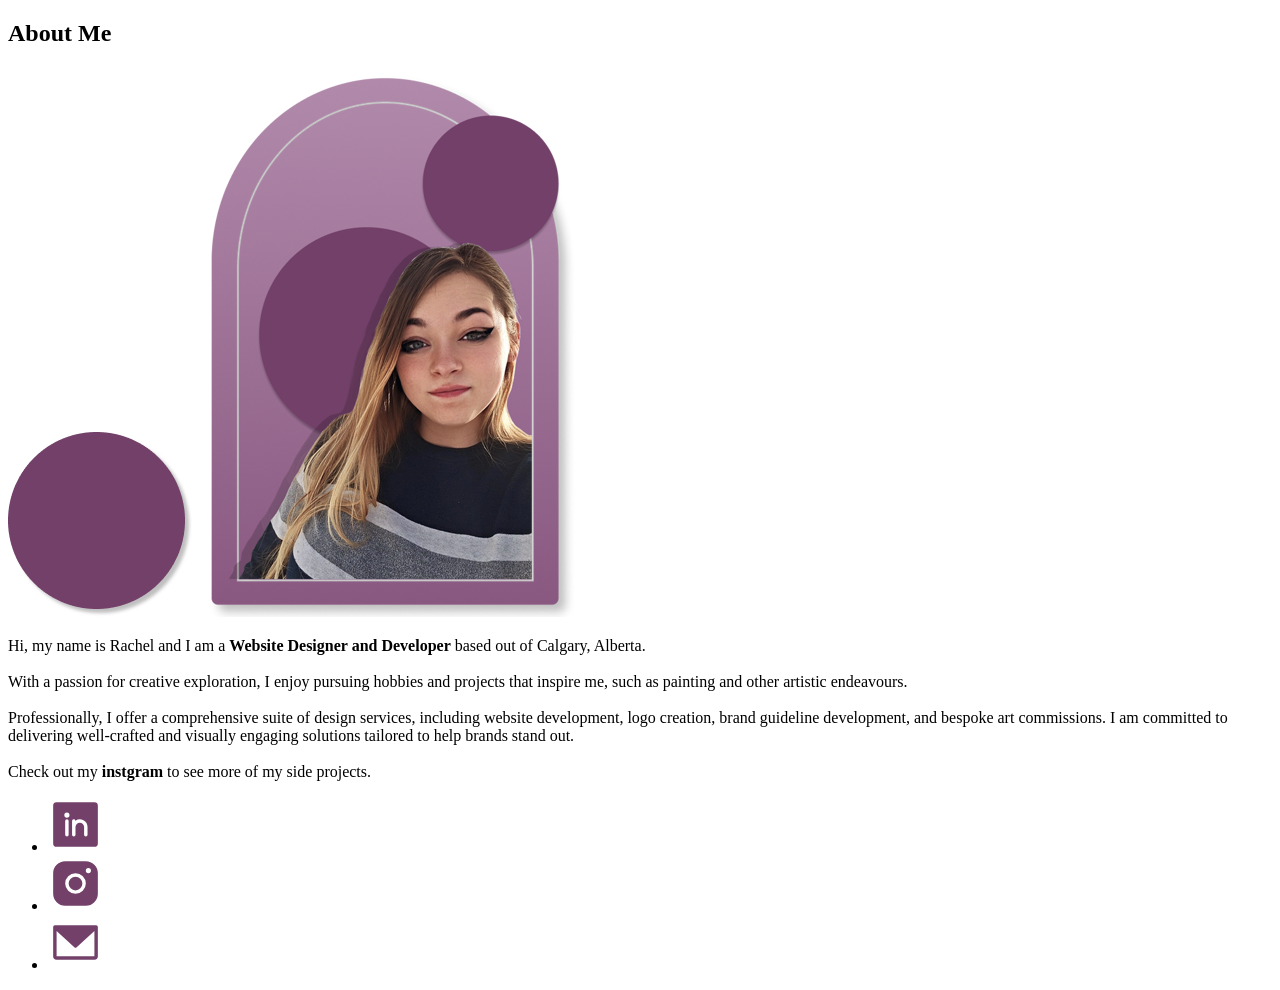
==== about.html @ d987edc6 "Includes and mobile front page Made the index page fully optimized for mobile. Added redundant code " ====
<!DOCTYPE html>
<html lang="en">
<head>
    <meta charset="UTF-8">
    <meta name="viewport" content="width=device-width, initial-scale=1.0">
  <title>Rachel Vi Design || About Me</title>
    <link rel="stylesheet" href="about.css">
<!-----------------------required---------------------->

</head>
<body>
<!----------------------Navigation bar------------------>

<!----------------------Main Content----------------------->
    <main>

        <!------------------About Me--------------------------->
        <section id="aboutMe">

            <h2 class="category">About Me</h2>

            <div id="aboutArcContainer">
            <img src="Assets/circleSolo.png" 
            alt="small purple circle"
            height="185"
            width="185" id="smallCircle">

            <img src="Assets/RachelArcMed.png" 
            alt="A photo of 'Rachel Payette', the owner of Rachel Vi Design, in a purple arch-shaped shape, with two circles above her head, mimicing the ink-splashed in the main logo"
            height="550"
            width="380">
            </div>
            <p>Hi, my name is Rachel and I am a <strong>Website Designer and Developer</strong> based out of Calgary, Alberta.
            <br>
            <br>With a passion for creative exploration, I enjoy pursuing hobbies and projects that inspire me, such as painting and other artistic endeavours. 
            
            <br>
            <br> Professionally, I offer a comprehensive suite of design services, including website development, logo creation, brand guideline development, and bespoke art commissions. I am committed to delivering well-crafted and visually engaging solutions tailored to help brands stand out.
            <br>
            <br> Check out my <strong>instgram</strong> to see more of my side projects.</p>

            <ul id="aboutLinks">
                <li><a href="https://www.linkedin.com/in/rachel-vi-payette/"target="_blank"><svg xmlns="http://www.w3.org/2000/svg" width="55" height="55" fill="#73406A" viewBox="0 0 256 256" class="icon"><path d="M216,24H40A16,16,0,0,0,24,40V216a16,16,0,0,0,16,16H216a16,16,0,0,0,16-16V40A16,16,0,0,0,216,24ZM96,176a8,8,0,0,1-16,0V112a8,8,0,0,1,16,0ZM88,96a12,12,0,1,1,12-12A12,12,0,0,1,88,96Zm96,80a8,8,0,0,1-16,0V140a20,20,0,0,0-40,0v36a8,8,0,0,1-16,0V112a8,8,0,0,1,15.79-1.78A36,36,0,0,1,184,140Z" ></path></svg></a></li>

                <li><a href="https://www.instagram.com/rachel_vi_arts/"target="_blank"><svg xmlns="http://www.w3.org/2000/svg" width="55" height="55" fill="#73406A" viewBox="0 0 256 256"class="icon"><path d="M176,24H80A56.06,56.06,0,0,0,24,80v96a56.06,56.06,0,0,0,56,56h96a56.06,56.06,0,0,0,56-56V80A56.06,56.06,0,0,0,176,24ZM128,176a48,48,0,1,1,48-48A48.05,48.05,0,0,1,128,176Zm60-96a12,12,0,1,1,12-12A12,12,0,0,1,188,80Zm-28,48a32,32,0,1,1-32-32A32,32,0,0,1,160,128Z"></path></svg></a></li>

                <li><a href="mailto:rachelvipayette@gmail.com"><svg xmlns="http://www.w3.org/2000/svg" width="55" height="55" fill="#73406A" viewBox="0 0 256 256"class="icon"><path d="M224,48H32a8,8,0,0,0-8,8V192a16,16,0,0,0,16,16H216a16,16,0,0,0,16-16V56A8,8,0,0,0,224,48Zm-8,144H40V74.19l82.59,75.71a8,8,0,0,0,10.82,0L216,74.19V192Z"></path></svg></a></li>
            </ul>

        </section>




        
        <!----------------------CTA Banner--------------------->

<!-----------------------Footer------------------------>   
 

    </footer>


</body>
</html>
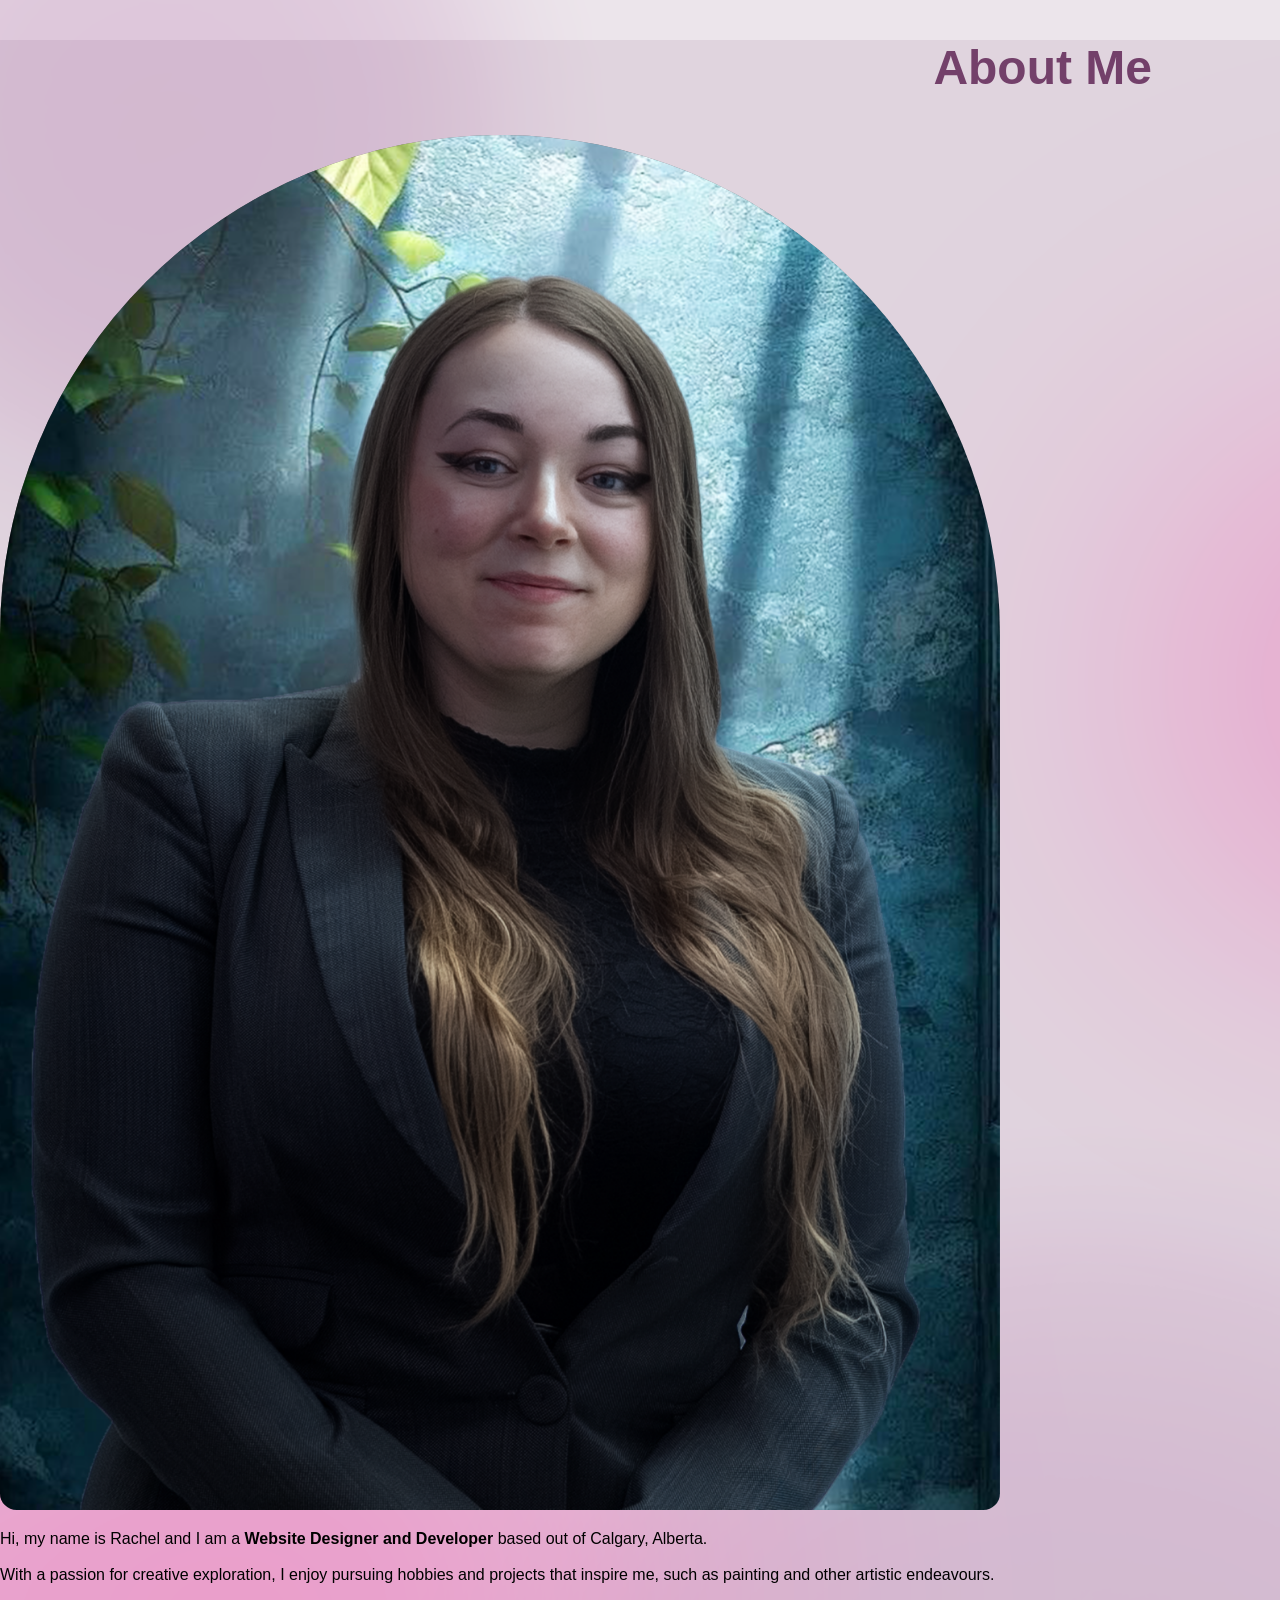
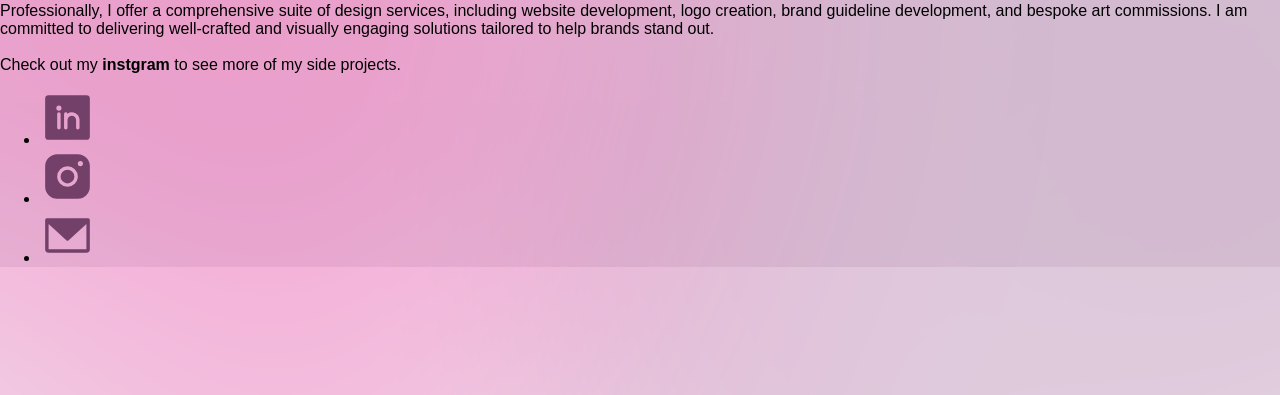
==== commit e5e5fccc: "vector, about, & DB connection table added vector and connected the db categories to the numbers." ====
--- a/about.html
+++ b/about.html
@@ -5,8 +5,24 @@
     <meta name="viewport" content="width=device-width, initial-scale=1.0">
   <title>Rachel Vi Design || About Me</title>
     <link rel="stylesheet" href="about.css">
+        <link rel="stylesheet" href="global.css">
 <!-----------------------required---------------------->
+<style>
+    #AboutArc {
+    height: auto;
+    width: 1000px;
+}
+ img {
+    width: 100%;
+    height: auto;
 
+    border-top-right-radius: 600px;
+    border-top-left-radius: 600px;
+    border-bottom-left-radius: 20px;
+    border-bottom-right-radius: 20px;
+    box-shadow: inset 6px 6px 6px rgba(0, 0, 0, 0.5);
+ }
+</style>
 </head>
 <body>
 <!----------------------Navigation bar------------------>
@@ -19,17 +35,12 @@
 
             <h2 class="category">About Me</h2>
 
-            <div id="aboutArcContainer">
-            <img src="Assets/circleSolo.png" 
-            alt="small purple circle"
-            height="185"
-            width="185" id="smallCircle">
+            <div id="AboutArc">
+                <img src="Assets/2c.png" alt="A photo of Rachel Payette of 'Rachel Vi design' in front of a dark-botanical backdrop."
+                width="1000"
+                height="1375">
+            </div>
 
-            <img src="Assets/RachelArcMed.png" 
-            alt="A photo of 'Rachel Payette', the owner of Rachel Vi Design, in a purple arch-shaped shape, with two circles above her head, mimicing the ink-splashed in the main logo"
-            height="550"
-            width="380">
-            </div>
             <p>Hi, my name is Rachel and I am a <strong>Website Designer and Developer</strong> based out of Calgary, Alberta.
             <br>
             <br>With a passion for creative exploration, I enjoy pursuing hobbies and projects that inspire me, such as painting and other artistic endeavours. 
@@ -56,9 +67,7 @@
         <!----------------------CTA Banner--------------------->
 
 <!-----------------------Footer------------------------>   
- 
 
-    </footer>
 
 
 </body>
--- a/global.css
+++ b/global.css
@@ -0,0 +1,369 @@
+@import url('https://fonts.googleapis.com/css2?family=Aboreto&family=Advent+Pro:ital,wght@0,100..900;1,100..900&family=Bellota:ital,wght@0,300;0,400;0,700;1,300;1,400;1,700&family=Cairo:wght@200..1000&family=Cinzel+Decorative:wght@400;700;900&family=Comfortaa:wght@300..700&display=swap');
+
+*{
+    box-sizing: border-box;
+}
+
+:root {
+    --ECE5EB: #ECE5EB;
+    --DDC6DA: #DDC6DA;
+    --B18AAB: #B18AAB;
+    --73406A: #73406a;
+    --785A73: #785A73;
+    --2F2F2F: #2F2F2F;
+
+    --boxShadow: 4px 4px 4px 4px rgba(46, 24, 49, 0.25);
+    --innerShadow: 4px 4px 4px 4px rgba(0, 0, 0, 0.25) inset;
+
+    --Aboreto: "Aboreto",Verdana, sans-serif;
+    --Advent: "Advent Pro", Arial, sans-serif;
+    --Bellota: "Bellota", Helvetica, sans-serif;
+    --Cairo: "Cairo", Tahoma, sans-serif;
+    --Cinzel: "Cinzel Decorative", Times, serif;
+    --Comfortaa: "Comfortaa", Verdana, sans-serif;
+
+}
+
+.wordmark {
+    font-family: var(--Aboreto);
+    font-size: 4vw;
+}
+.wordmark span{
+    font-family: var(--Cinzel);
+}
+
+.category {
+    font-family: var(--Aboreto);
+    color: var(--73406A);
+    font-size: 3rem;
+    text-align: right;
+    padding-right: 10%;
+}
+.catLeft {
+    font-family: var(--Aboreto);
+    color: var(--73406A);
+    font-size: 3rem;
+}
+
+
+.icon {
+   fill: var(--73406A); 
+   filter: drop-shadow(4px 4px 4px 4px rgba(0, 0, 0, 0.25));
+   transition: fill ease-in-out .25s;
+}
+.icon:hover {
+    fill: var(--B18AAB);
+}
+
+body {
+    background: url(Assets/BG.png);
+    background-size: cover;
+    background-position: center;
+    margin: 0;
+    padding: 0;
+}
+
+section {
+    background-color: rgba(115, 64, 106, 0.10);
+    margin-bottom: 10%;
+}
+
+section p {
+    font-family: var(--Bellota);
+}
+
+.inset {
+    background-color: rgba(115, 64, 106, 0.10);
+    box-shadow: var(--innerShadow);
+    border-radius: 10px;
+}
+
+.backButton {
+    all: unset;
+    background-color: var(--B18AAB);
+    border-radius: 5px;
+    box-shadow: 2px 2px 2px 2px rgba(0, 0, 0, 0.25);
+    transition: background-color 0.25s ease-in-out;
+}
+
+.backButton:hover {
+    background-color: var(--73406A);
+}
+
+/*------------------Nav Bar-------------------*/
+nav {
+   display: grid;
+   grid-template-columns: 1fr 1fr;
+   grid-template-rows: min-content; 
+   padding: 0 5%;
+}
+nav p{
+    grid-column: 1/2;
+    color: var(--73406A);
+}
+nav ul {
+    grid-column: 2/3;
+    list-style: none;
+    display: flex;
+    justify-content: space-evenly;
+    color: var(--73406A);
+    font-family: var(--Cairo);
+    margin: 0;
+    padding: 0;
+}
+
+nav ul li {
+    align-content: center;
+    font-size: 1.5rem;
+}
+
+nav ul li a{
+    color: var(--73406A);
+    transition: color ease-in-out .25s;
+}
+nav ul li a:hover {
+    color: var(--B18AAB);
+}
+
+nav svg {
+    display: none;
+}
+/*--------------------------CTA Banner--------------------*/
+.ctaBanner {
+    background-image: linear-gradient(to right, #92638B, #B18AAB, #DDC6DA);
+    display: grid;
+    grid-template-columns: 2fr 1fr;
+    grid-template-rows: auto;
+    margin: 0;
+    padding: 0;
+}
+.ctaBanner a {
+    text-decoration: none;
+    justify-self: center;
+    align-self: center;
+
+}
+.ctaBanner p {
+    grid-column: 1/2;
+    font-family: var(--Cairo);
+    color: white;
+    font-size: 2.5rem;
+    text-align: center;
+    padding: 0;
+    margin: 0;
+}
+.bannerButton {
+    grid-column: 2/3;
+    all: unset;
+    background-color: var(--B18AAB);
+    color: white;
+    font-family: var(--Advent);
+    font-size: 3vw;
+    border-radius: 25px;
+    box-shadow: var(--boxShadow);
+    text-align: center;
+    margin: 0;
+    padding: 0 1rem;
+    transition: background-color .25s ease-in-out;
+}
+.bannerButton:hover {
+    background-color: var(--73406A);
+}
+/*------------------Footer--------------------*/
+footer {
+  background-image: url(Assets/footerBG.png);
+  display: grid;
+  grid-template-columns: min-content 1fr 1fr 1fr min-content min-content;
+  grid-template-rows: 1fr 1fr 1fr;
+  margin: 0;
+  padding: 1rem 2%;
+  max-height: 305px;
+  grid-row-gap: 1rem;
+}
+
+#footerSVGs {
+  grid-column: 1/2;
+  grid-row: 1/4;
+  display: flex;
+  flex-direction: column;
+  justify-content: space-between;
+  padding: 0;
+}
+
+#footerLinks {
+grid-column: 2/5;
+  grid-row: 1/2;
+  display: flex;
+  justify-content: space-evenly;
+  font-size: 2vw;
+  font-family: var(--Cairo);
+  color: var(--73406A);
+}
+
+#vertWordmark {
+grid-column: 5/6;
+  grid-row: 1/4;
+  margin: 0;
+  padding: 0;
+  align-content: center;
+  color: var(--2F2F2F);
+}
+
+#copyright{
+grid-column: 3/5;
+  grid-row: 3/4;
+  text-align: center;
+  margin: 0;
+  padding: 0;
+  align-content: end;
+  font-size: 1.5rem;
+  font-family: var(--Cairo);
+  color: var(--2F2F2F);
+}
+
+.footerImg {
+grid-column: 6/7;
+  grid-row: 1/4;
+  margin: 0;
+  padding: 0;
+  align-content: center;
+}
+
+footer ul {
+    list-style: none;
+}
+footer a {
+    color: var(--73406A);
+    transition: color 0.25s ease-in-out;
+}
+footer a:hover {
+    color: var(--B18AAB);
+}
+
+#mobileWordmark {
+    display: none;
+}
+
+/*-----------------------Media Queries-------------------*/
+@media screen and (max-width: 600px) {
+
+/* body {
+    padding: 0 5%;
+} */
+
+.category {
+    font-size: 2rem;
+    padding: 0 1rem 0 0;
+}
+
+nav {
+    grid-template-columns: min-content auto;
+    grid-template-rows: min-content;
+    padding: 0;
+}
+
+#menuToggle {
+    display: block;
+    cursor: pointer;
+}
+
+#menuToggle svg {
+    transition: fill .25s ease-in-out,
+                transform 0.25s ease-in-out;
+}
+
+.navLinks {
+    display: none;
+    flex-direction: column;
+    gap: 1.5rem;
+    margin-top: 1rem;
+    gap: 0;
+    font-size: 2rem;
+}
+
+.navLinks {
+  display: none;
+  flex-direction: column;
+  font-size: 2rem;
+}
+
+.siteNav.is-open .navLinks {
+  display: flex;
+}
+
+
+.siteNav.is-open #menuToggle svg {
+  fill: var(--B18AAB);
+  transform: rotate(90deg);
+}
+
+  .navLinks.is-open {
+    display: flex;
+  }
+  
+
+.wordmark {
+    font-size: 1.5rem;
+    grid-column: 2/3;
+    padding: 0;
+    margin: 0;
+    align-content: center;
+}
+
+  nav svg {
+    display: block;
+    align-self: center;
+  }
+
+
+  /* ------CTA */
+
+.ctaBanner {
+    display: none;
+}
+
+  /* ------footer */
+
+    footer {
+    display: flex;
+    flex-direction: column;
+    align-items: center;
+    text-align: center;
+    gap: 1.5rem;
+  }
+
+ #footerSVGs {
+    display: flex;
+    flex-direction: row;
+    gap: 15%;
+    justify-content: center;
+  }
+
+#footerLinks {
+    gap: 5%;
+    justify-content: center;
+    text-align: center;
+    font-size: 4.5vw;
+    margin: 0;
+    padding: 0;
+  }
+
+  #copyright {
+    font-size: 1rem;
+  }
+
+  .footerImg {
+    margin: 0;
+    padding: 0;
+  }
+  footer img:last-of-type {
+    display: none;
+  }
+  #vertWordmark {
+    display: none;
+  }
+
+  #mobileWordmark {
+    display: block;
+  }
+}
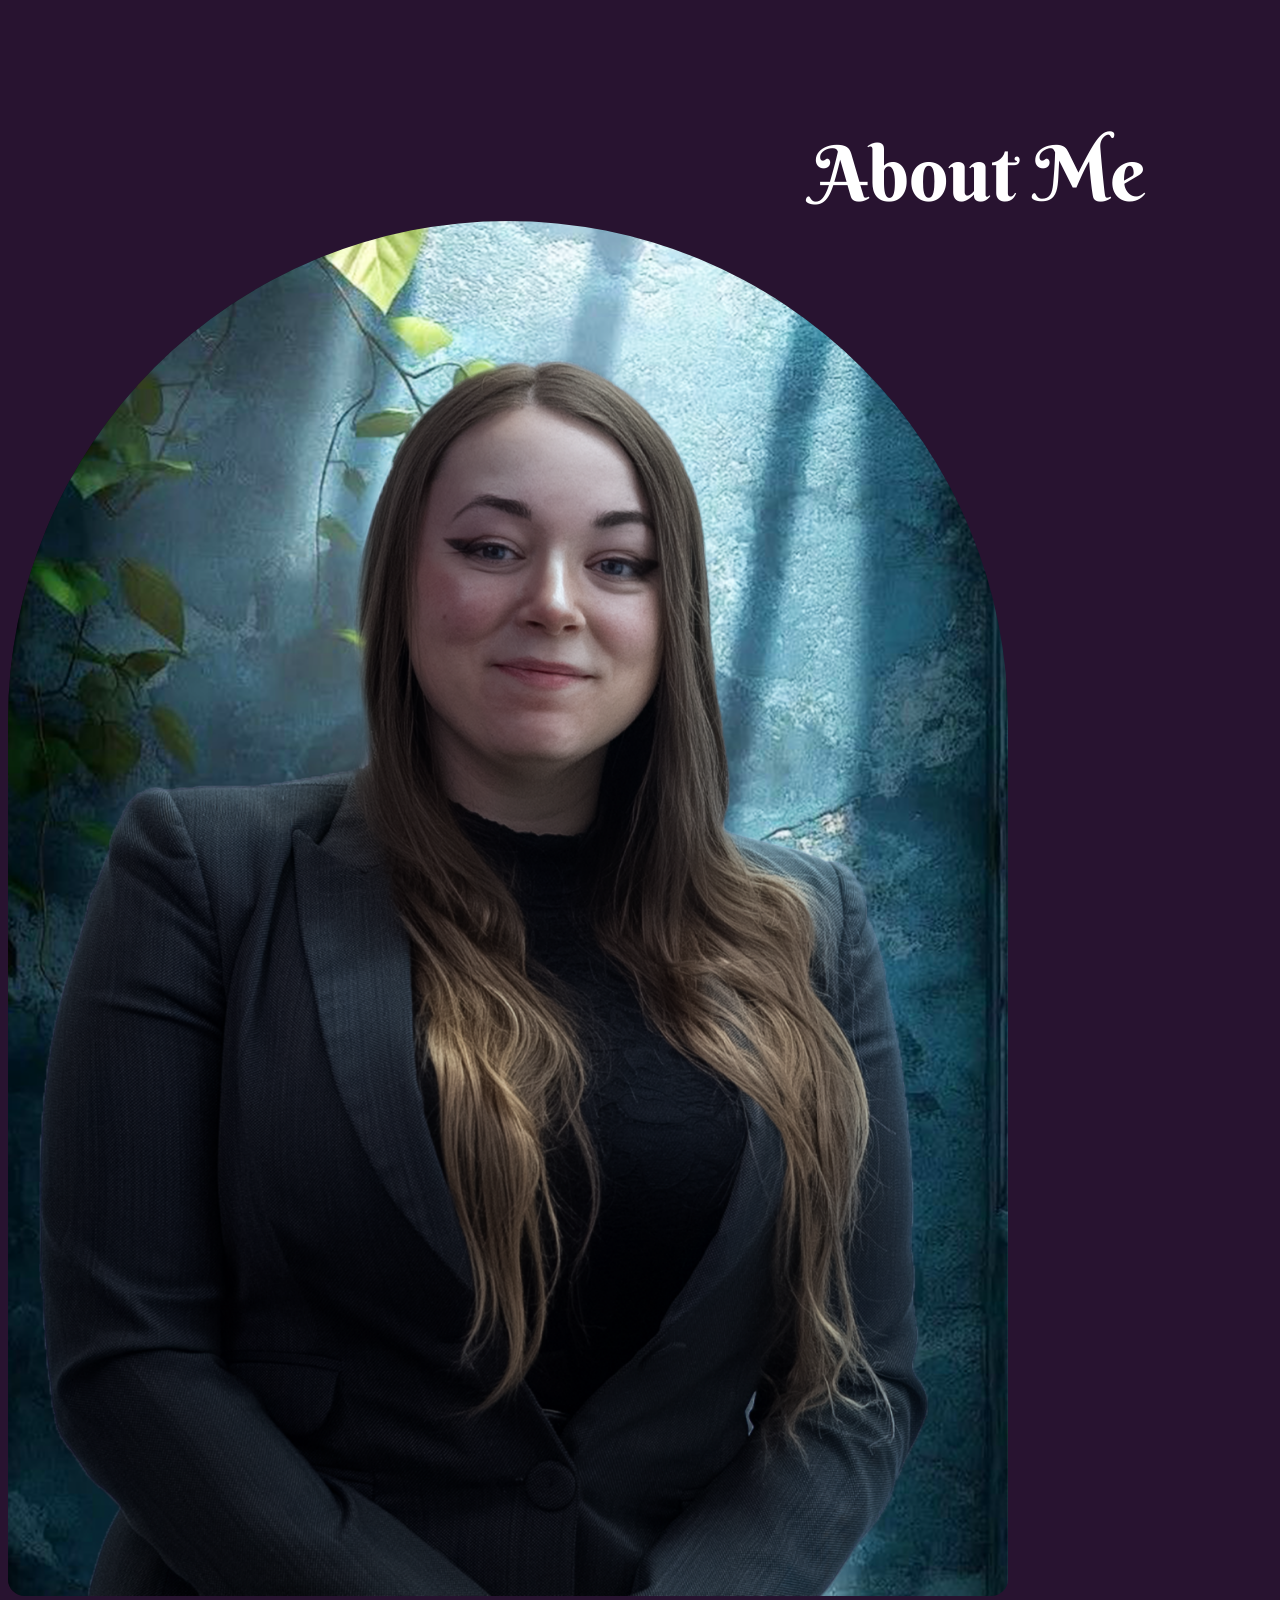
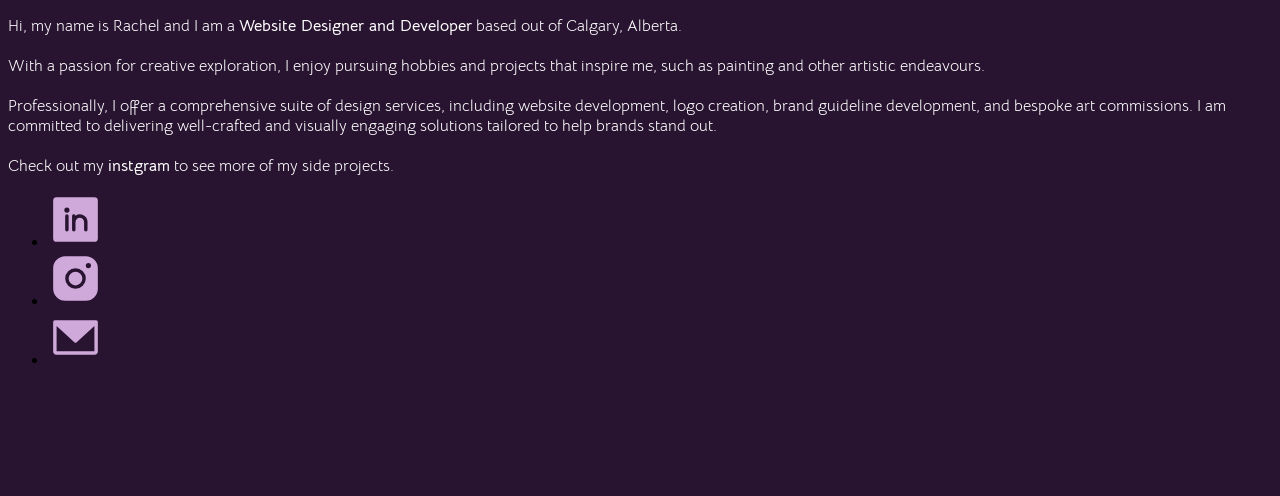
==== commit cffc7255: "fixed most of global css revamping the index page and getting global styles set up better than it wa" ====
--- a/about.html
+++ b/about.html
@@ -33,7 +33,7 @@
         <!------------------About Me--------------------------->
         <section id="aboutMe">
 
-            <h2 class="category">About Me</h2>
+            <h2 >About Me</h2>
 
             <div id="AboutArc">
                 <img src="Assets/2c.png" alt="A photo of Rachel Payette of 'Rachel Vi design' in front of a dark-botanical backdrop."
--- a/global.css
+++ b/global.css
@@ -1,94 +1,74 @@
-@import url('https://fonts.googleapis.com/css2?family=Aboreto&family=Advent+Pro:ital,wght@0,100..900;1,100..900&family=Bellota:ital,wght@0,300;0,400;0,700;1,300;1,400;1,700&family=Cairo:wght@200..1000&family=Cinzel+Decorative:wght@400;700;900&family=Comfortaa:wght@300..700&display=swap');
+@import url('https://fonts.googleapis.com/css2?family=Bellota+Text:ital,wght@0,300;0,400;0,700;1,300;1,400;1,700&family=Berkshire+Swash&family=Comfortaa:wght@300..700&family=Questrial&display=swap');
 
 *{
     box-sizing: border-box;
 }
 
 :root {
-    --ECE5EB: #ECE5EB;
-    --DDC6DA: #DDC6DA;
-    --B18AAB: #B18AAB;
-    --73406A: #73406a;
-    --785A73: #785A73;
-    --2F2F2F: #2F2F2F;
+    --background: #281330;
+    --PrimaryLight: #CEA9D9;
+    --PrimaryMid: #9669A4;
+    --PrimaryDark: #85449A;
+
+    --AccentPink: #F977AF;
+    --AccentBlack: #1E121A;
+
 
     --boxShadow: 4px 4px 4px 4px rgba(46, 24, 49, 0.25);
     --innerShadow: 4px 4px 4px 4px rgba(0, 0, 0, 0.25) inset;
 
-    --Aboreto: "Aboreto",Verdana, sans-serif;
-    --Advent: "Advent Pro", Arial, sans-serif;
-    --Bellota: "Bellota", Helvetica, sans-serif;
-    --Cairo: "Cairo", Tahoma, sans-serif;
-    --Cinzel: "Cinzel Decorative", Times, serif;
-    --Comfortaa: "Comfortaa", Verdana, sans-serif;
+    --LogoFont: "Berkshire Swash";
+    --Comfortaa: "Comfortaa";
+    --InfoFont: "Questrial";
+    --BodyFont: "Bellota Text";
 
 }
 
 .wordmark {
-    font-family: var(--Aboreto);
+    font-family: var(--LogoFont);
     font-size: 4vw;
 }
-.wordmark span{
-    font-family: var(--Cinzel);
-}
-
-.category {
-    font-family: var(--Aboreto);
-    color: var(--73406A);
-    font-size: 3rem;
+
+h2 {
+    font-family: var(--LogoFont);
+    color: #fff;
+    font-size: 6vw;
     text-align: right;
     padding-right: 10%;
+    font-weight: 300;
+    margin: 0;
+}
+h3 {
+    font-family: var(--Comfortaa);
+    color: var(--PrimaryLight);
 }
 .catLeft {
-    font-family: var(--Aboreto);
-    color: var(--73406A);
-    font-size: 3rem;
+    text-align: left;
 }
 
 
 .icon {
-   fill: var(--73406A); 
+   fill: #CEA9D9; 
    filter: drop-shadow(4px 4px 4px 4px rgba(0, 0, 0, 0.25));
    transition: fill ease-in-out .25s;
 }
 .icon:hover {
-    fill: var(--B18AAB);
+    fill: #9669A4;
 }
 
 body {
-    background: url(Assets/BG.png);
-    background-size: cover;
-    background-position: center;
-    margin: 0;
-    padding: 0;
+    background-color: var(--background);
 }
 
 section {
-    background-color: rgba(115, 64, 106, 0.10);
-    margin-bottom: 10%;
+    margin: 10% 0;
 }
 
 section p {
-    font-family: var(--Bellota);
-}
-
-.inset {
-    background-color: rgba(115, 64, 106, 0.10);
-    box-shadow: var(--innerShadow);
-    border-radius: 10px;
-}
-
-.backButton {
-    all: unset;
-    background-color: var(--B18AAB);
-    border-radius: 5px;
-    box-shadow: 2px 2px 2px 2px rgba(0, 0, 0, 0.25);
-    transition: background-color 0.25s ease-in-out;
-}
-
-.backButton:hover {
-    background-color: var(--73406A);
-}
+    font-family: var(--BodyFont);
+    color: #fff;
+}
+
 
 /*------------------Nav Bar-------------------*/
 nav {
@@ -107,7 +87,7 @@
     display: flex;
     justify-content: space-evenly;
     color: var(--73406A);
-    font-family: var(--Cairo);
+    font-family: var(--InfoFont);
     margin: 0;
     padding: 0;
 }
@@ -130,95 +110,97 @@
 }
 /*--------------------------CTA Banner--------------------*/
 .ctaBanner {
-    background-image: linear-gradient(to right, #92638B, #B18AAB, #DDC6DA);
+    background-image: linear-gradient(to right, #B157A2, #F977AF);
     display: grid;
     grid-template-columns: 2fr 1fr;
     grid-template-rows: auto;
     margin: 0;
     padding: 0;
 }
-.ctaBanner a {
+
+.ctaBanner p {
+    grid-column: 1 / 2;
+    font-family: var(--InfoFont);
+    color: white;
+    font-size: 68px;
+    padding: 1rem;
+    margin: 0;
+}
+.bannerButton {
+    grid-column: 2 / 3;
     text-decoration: none;
     justify-self: center;
     align-self: center;
-
-}
-.ctaBanner p {
-    grid-column: 1/2;
-    font-family: var(--Cairo);
-    color: white;
-    font-size: 2.5rem;
-    text-align: center;
-    padding: 0;
-    margin: 0;
-}
-.bannerButton {
-    grid-column: 2/3;
-    all: unset;
-    background-color: var(--B18AAB);
-    color: white;
-    font-family: var(--Advent);
-    font-size: 3vw;
+    color: #fff;
+    font-size: 64px;
+    font-family: var(--LogoFont);
+    background-color: var(--AccentBlack);
     border-radius: 25px;
     box-shadow: var(--boxShadow);
     text-align: center;
-    margin: 0;
-    padding: 0 1rem;
     transition: background-color .25s ease-in-out;
-}
+    padding: 1rem;
+}
+
+* 
 .bannerButton:hover {
-    background-color: var(--73406A);
+    background-color: #43254e;
 }
 /*------------------Footer--------------------*/
 footer {
-  background-image: url(Assets/footerBG.png);
-  display: grid;
-  grid-template-columns: min-content 1fr 1fr 1fr min-content min-content;
-  grid-template-rows: 1fr 1fr 1fr;
-  margin: 0;
-  padding: 1rem 2%;
-  max-height: 305px;
-  grid-row-gap: 1rem;
+    background-image: url(Assets/footerBG.png);
+    display: grid;
+    grid-template-columns: 1fr min-content;
+    grid-template-rows: auto;
+    margin: 0;
+    padding: 1rem;
+}
+
+.leftFoot {
+    grid-column: 1 / 2;
+    display: grid;
+    grid-template-columns: 1fr;
+    grid-template-rows: min-content min-content min-content;
 }
 
 #footerSVGs {
-  grid-column: 1/2;
-  grid-row: 1/4;
-  display: flex;
-  flex-direction: column;
-  justify-content: space-between;
-  padding: 0;
+    grid-row: 2 / 3;
+    grid-column: 1 / 2;
+    display: flex;
+    justify-content: space-evenly;
+    padding: 0 20%;
 }
 
 #footerLinks {
-grid-column: 2/5;
-  grid-row: 1/2;
-  display: flex;
-  justify-content: space-evenly;
-  font-size: 2vw;
-  font-family: var(--Cairo);
-  color: var(--73406A);
+    grid-row: 1 / 2;
+    display: flex;
+    justify-content: space-evenly;
+    font-size: 2vw;
+    font-family: var(--InfoFont);
+    color: #fff;
+}
+
+#copyright {
+    grid-row: 3 / 4;
+    text-align: center;
+    margin: 0;
+    padding: 0;
+    align-content: end;
+    font-size: 1.5rem;
+    font-family: var(--InfoFont);
+    color: #8C6599;
+}
+
+.rightFoot {
+    display: grid;
+    grid-template-columns: min-content min-content;
 }
 
 #vertWordmark {
-grid-column: 5/6;
-  grid-row: 1/4;
-  margin: 0;
-  padding: 0;
-  align-content: center;
-  color: var(--2F2F2F);
-}
-
-#copyright{
-grid-column: 3/5;
-  grid-row: 3/4;
-  text-align: center;
-  margin: 0;
-  padding: 0;
-  align-content: end;
-  font-size: 1.5rem;
-  font-family: var(--Cairo);
-  color: var(--2F2F2F);
+    grid-row: 1 / 4;
+    margin: 0;
+    color: #fff;
+    text-align: right;
 }
 
 .footerImg {
@@ -233,8 +215,9 @@
     list-style: none;
 }
 footer a {
-    color: var(--73406A);
     transition: color 0.25s ease-in-out;
+    color: #fff;
+    font-weight: 300;
 }
 footer a:hover {
     color: var(--B18AAB);
